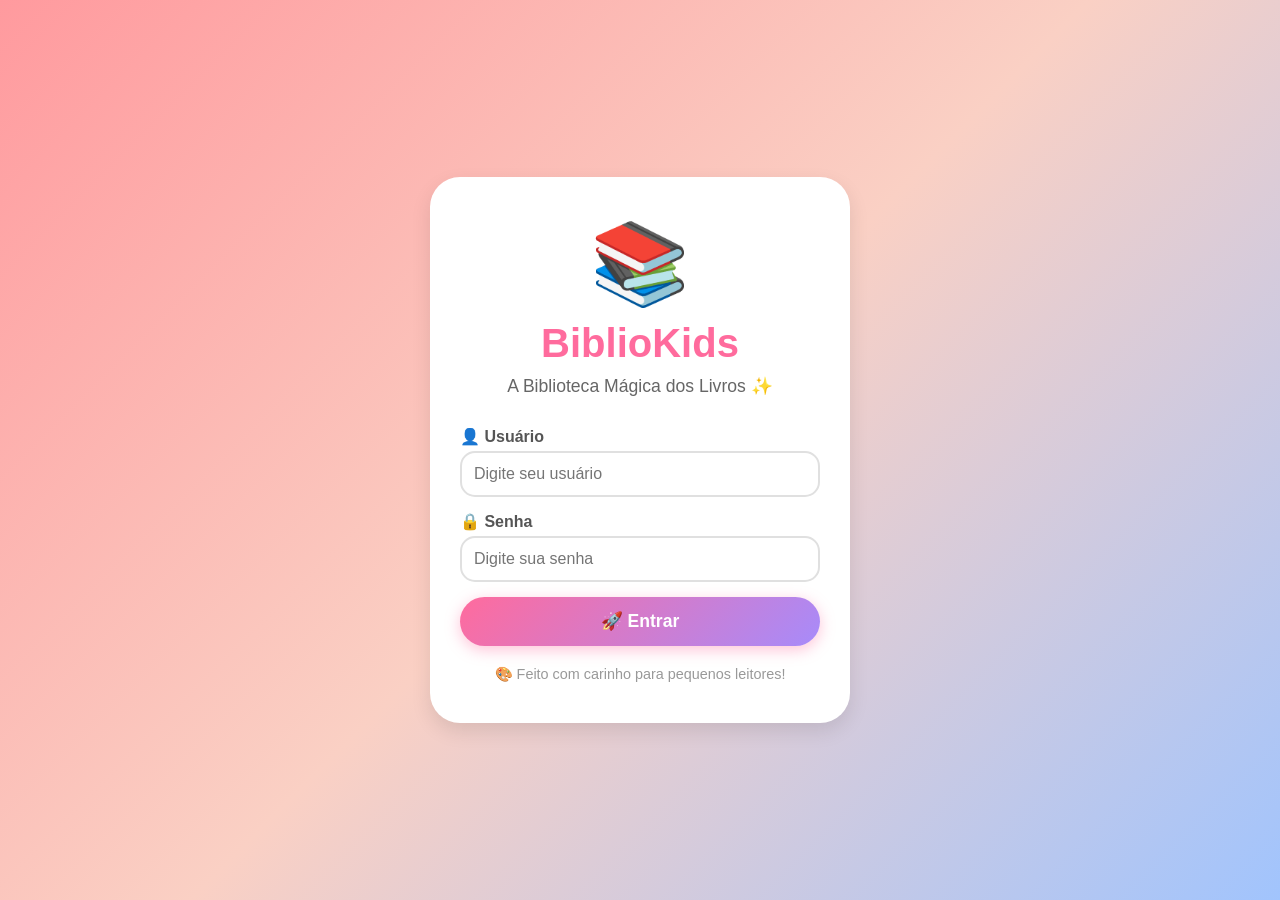
==== index.html @ 26e26a1b "Segundo commit: Biblioteca kids" ====
<!DOCTYPE html>
<html lang="pt-BR">
<head>
<meta charset="UTF-8">
<meta name="viewport" content="width=device-width, initial-scale=1.0">
<title>📚 BiblioKids - Login</title>
<link rel="stylesheet" href="css/style.css">
</head>
<body class="login-bg">
<div class="login-container">
    <div class="login-card">
        <div class="login-logo">📚</div>
        <h1>BiblioKids</h1>
        <p class="subtitle">A Biblioteca Mágica dos Livros ✨</p>
        
        <div id="erroLogin" class="alert alert-danger" style="display: none;"></div>
        
        <form onsubmit="fazerLogin(event)">
            <div class="form-group">
                <label>👤 Usuário</label>
                <input type="text" id="usuario" required autocomplete="off" placeholder="Digite seu usuário">
            </div>
            <div class="form-group">
                <label>🔒 Senha</label>
                <input type="password" id="senha" required placeholder="Digite sua senha">
            </div>
            <button type="submit" class="btn btn-primary btn-block">🚀 Entrar</button>
        </form>
        
        <div class="login-footer">
            <p>🎨 Feito com carinho para pequenos leitores!</p>
        </div>
    </div>
</div>
<script src="js/auth.js"></script>
</body>
</html>
---- css/style.css ----
/* ==========================================================================
   BIBLIOKIDS - FOLHA DE ESTILOS PRINCIPAL (CSS3 + COMPATIBILIDADE BOOTSTRAP 5)
   ========================================================================== */

* {
    margin: 0;
    padding: 0;
    box-sizing: border-box;
    font-family: 'Comic Sans MS', 'Segoe UI', Tahoma, sans-serif;
}

:root {
    --rosa: #ff6b9d;
    --azul: #4ecdc4;
    --amarelo: #ffe66d;
    --roxo: #a78bfa;
    --verde: #51cf66;
    --laranja: #ff922b;
    --vermelho: #ff6b6b;
    --sombra: 0 8px 20px rgba(0, 0, 0, 0.1);
}

body {
    background: linear-gradient(135deg, #ffeef8 0%, #e0f7ff 50%, #fff9e0 100%);
    min-height: 100vh;
    color: #333;
}

/* ==========================================================================
   TELA DE LOGIN
   ========================================================================== */
.login-bg {
    background: linear-gradient(135deg, #ff9a9e 0%, #fad0c4 50%, #a1c4fd 100%);
    display: flex;
    align-items: center;
    justify-content: center;
    min-height: 100vh;
    padding: 20px;
}

.login-container {
    width: 100%;
    max-width: 420px;
}

.login-card {
    background: white;
    padding: 40px 30px;
    border-radius: 30px;
    box-shadow: var(--sombra);
    text-align: center;
    animation: slideUp 0.6s ease;
}

@keyframes slideUp {
    from { opacity: 0; transform: translateY(30px); }
    to { opacity: 1; transform: translateY(0); }
}

.login-logo {
    font-size: 5rem;
    animation: bounce 2s infinite;
}

@keyframes bounce {
    0%, 100% { transform: translateY(0); }
    50% { transform: translateY(-15px); }
}

.login-card h1 {
    color: var(--rosa);
    font-size: 2.5rem;
    margin: 10px 0;
    font-weight: bold;
}

.subtitle {
    color: #666;
    margin-bottom: 30px;
    font-size: 1.1rem;
}

.login-footer {
    margin-top: 20px;
    color: #999;
    font-size: 0.9rem;
}

/* ==========================================================================
   BARRA DE NAVEGAÇÃO (NAVBAR)
   ========================================================================== */
.navbar {
    background: linear-gradient(90deg, var(--rosa), var(--roxo));
    padding: 15px 25px;
    display: flex;
    align-items: center;
    justify-content: space-between;
    box-shadow: var(--sombra);
    position: sticky;
    top: 0;
    z-index: 100;
    flex-wrap: wrap;
}

.nav-brand {
    display: flex;
    align-items: center;
    gap: 10px;
    color: white;
    font-size: 1.5rem;
    font-weight: bold;
}

.logo {
    font-size: 2rem;
    animation: bounce 2s infinite;
}

.menu-toggle {
    display: none;
    background: white;
    border: none;
    padding: 6px 14px;
    border-radius: 10px;
    font-size: 1.5rem;
    cursor: pointer;
    color: var(--rosa);
}

.nav-menu {
    display: flex;
    gap: 10px;
    flex-wrap: wrap;
}

.nav-link {
    color: white !important;
    text-decoration: none;
    padding: 8px 15px;
    border-radius: 20px;
    transition: all 0.3s;
    font-weight: bold;
}

.nav-link:hover {
    background: rgba(255, 255, 255, 0.25);
    transform: scale(1.05);
}

.nav-logout {
    background: rgba(255, 255, 255, 0.2);
}

/* ==========================================================================
   CONTAINER E CABEÇALHO DE PÁGINA
   ========================================================================== */
.container {
    max-width: 1200px;
    margin: 30px auto;
    padding: 0 20px;
}

.header-page {
    display: flex;
    justify-content: space-between;
    align-items: center;
    margin-bottom: 25px;
    flex-wrap: wrap;
    gap: 15px;
}

.header-page h1 {
    color: var(--rosa);
    font-size: 2rem;
    font-weight: bold;
    margin: 0;
}

/* ==========================================================================
   CARDS DO DASHBOARD
   ========================================================================== */
.cards-grid {
    display: grid;
    grid-template-columns: repeat(auto-fit, minmax(200px, 1fr));
    gap: 20px;
    margin-bottom: 30px;
}

.card {
    background: white;
    padding: 25px;
    border-radius: 20px;
    box-shadow: var(--sombra);
    display: flex;
    flex-direction: row;
    align-items: center;
    gap: 15px;
    transition: transform 0.3s;
    border: none;
    border-left: 6px solid;
}

.card:hover { transform: translateY(-5px); }
.card-pink { border-left-color: var(--rosa); }
.card-green { border-left-color: var(--verde); }
.card-blue { border-left-color: var(--azul); }
.card-yellow { border-left-color: var(--amarelo); }
.card-purple { border-left-color: var(--roxo); }

.card-icon { font-size: 3rem; }
.card-info h3 { font-size: 0.95rem; color: #666; margin-bottom: 5px; font-weight: bold; }
.card-number { font-size: 2rem; font-weight: bold; color: #333; margin: 0; }

/* ==========================================================================
   GRELHA E CARTÕES DE LIVROS
   ========================================================================== */
.livros-grid {
    display: grid;
    grid-template-columns: repeat(auto-fill, minmax(220px, 1fr));
    gap: 20px;
}

.livro-card {
    border-radius: 20px;
    padding: 20px;
    color: white;
    box-shadow: var(--sombra);
    transition: all 0.3s;
    position: relative;
    min-height: 230px;
    display: flex;
    flex-direction: column;
}

.livro-card:hover {
    transform: translateY(-8px) rotate(-1deg);
    box-shadow: 0 15px 30px rgba(0, 0, 0, 0.2);
}

.livro-emoji {
    font-size: 3.5rem;
    text-align: center;
    margin-bottom: 10px;
    filter: drop-shadow(2px 2px 4px rgba(0, 0, 0, 0.3));
}

.livro-info {
    flex: 1;
    text-align: center;
}

.livro-info h4 {
    font-size: 1.05rem;
    font-weight: bold;
    margin-bottom: 5px;
    text-shadow: 1px 1px 2px rgba(0, 0, 0, 0.3);
}

.livro-autor, .livro-editora {
    font-size: 0.85rem;
    opacity: 0.95;
    margin-bottom: 3px;
}

.livro-actions {
    display: flex;
    justify-content: center;
    gap: 10px;
    margin-top: 12px;
}

/* ==========================================================================
   ETIQUETAS (BADGES) E BOTÕES
   ========================================================================== */
.badge {
    display: inline-block;
    padding: 5px 12px;
    border-radius: 15px;
    font-size: 0.8rem;
    font-weight: bold;
    margin-top: 8px;
}

.badge-green { background: var(--verde); color: white; }
.badge-red { background: var(--vermelho); color: white; }
.badge-blue { background: var(--azul); color: white; }
.badge-gold { background: #ffd700; color: #333; }

.btn {
    padding: 10px 20px;
    border: none;
    border-radius: 25px;
    cursor: pointer;
    font-weight: bold;
    font-size: 1rem;
    transition: all 0.3s;
    text-decoration: none;
    display: inline-block;
}

.btn-primary {
    background: linear-gradient(135deg, var(--rosa), var(--roxo)) !important;
    border: none !important;
    color: white !important;
    box-shadow: 0 4px 15px rgba(255, 107, 157, 0.4);
}

.btn-primary:hover {
    transform: translateY(-2px);
    box-shadow: 0 6px 20px rgba(255, 107, 157, 0.5);
}

.btn-outline {
    background: white;
    color: var(--rosa);
    border: 2px solid var(--rosa);
}

.btn-outline:hover {
    background: var(--rosa);
    color: white;
}

.btn-block {
    width: 100%;
    padding: 14px;
    font-size: 1.1rem;
}

.btn-icon {
    background: white;
    border: none;
    padding: 6px 10px;
    border-radius: 10px;
    cursor: pointer;
    font-size: 1.15rem;
    text-decoration: none;
    transition: all 0.3s;
    box-shadow: 0 2px 5px rgba(0, 0, 0, 0.1);
}

.btn-icon:hover {
    transform: scale(1.15);
    background: #f8f9fa;
}

/* ==========================================================================
   FORMULÁRIOS E CARTÕES DE FORMULÁRIO
   ========================================================================== */
.form-group {
    margin-bottom: 15px;
    text-align: left;
}

.form-group label {
    display: block;
    margin-bottom: 5px;
    font-weight: bold;
    color: #555;
}

.form-group input, .form-group select, .form-group textarea {
    width: 100%;
    padding: 12px;
    border: 2px solid #e0e0e0;
    border-radius: 15px;
    font-size: 1rem;
    transition: border-color 0.3s;
}

.form-group input:focus, .form-group select:focus {
    outline: none;
    border-color: var(--rosa);
}

.form-row {
    display: grid;
    grid-template-columns: 1fr 1fr;
    gap: 15px;
}

.form-card {
    background: white;
    padding: 30px;
    border-radius: 20px;
    box-shadow: var(--sombra);
    max-width: 500px;
    margin: 0 auto;
}

/* ==========================================================================
   TABELAS E FILTROS
   ========================================================================== */
.table-container {
    background: white;
    border-radius: 20px;
    box-shadow: var(--sombra);
    overflow-x: auto;
}

.table {
    width: 100%;
    border-collapse: collapse;
    margin-bottom: 0;
}

.table th {
    background: linear-gradient(135deg, var(--rosa), var(--roxo));
    color: white;
    padding: 15px;
    text-align: left;
    font-weight: bold;
    border: none;
}

.table td {
    padding: 15px;
    border-bottom: 1px solid #f0f0f0;
    vertical-align: middle;
}

.table tr:hover { background: #fff9f5; }
.row-danger { background: #fff0f0 !important; }

.filtros {
    display: flex;
    gap: 10px;
    margin-bottom: 25px;
    flex-wrap: wrap;
}

/* ==========================================================================
   MODAIS PERSONALIZADOS
   ========================================================================== */
.modal {
    display: none;
    position: fixed;
    top: 0; left: 0;
    width: 100%; height: 100%;
    background: rgba(0, 0, 0, 0.5);
    z-index: 1050;
    justify-content: center;
    align-items: center;
    padding: 20px;
}

.modal.ativo { display: flex; }

.modal-content {
    background: white;
    padding: 30px;
    border-radius: 25px;
    max-width: 500px;
    width: 100%;
    max-height: 90vh;
    overflow-y: auto;
    position: relative;
    animation: slideUp 0.3s;
    border: none;
}

.modal-content h2 {
    color: var(--rosa);
    margin-bottom: 20px;
    font-weight: bold;
}

.close {
    position: absolute;
    top: 15px; right: 20px;
    font-size: 2rem;
    cursor: pointer;
    color: #999;
    line-height: 1;
}

.close:hover { color: var(--vermelho); }

/* ==========================================================================
   ALERTAS E SECÇÕES
   ========================================================================== */
.alert {
    padding: 15px 20px;
    border-radius: 15px;
    margin-bottom: 20px;
    font-weight: bold;
    border: none;
}

.alert-success { background: #d4edda; color: #155724; border-left: 5px solid var(--verde); }
.alert-danger { background: #f8d7da; color: #721c24; border-left: 5px solid var(--vermelho); }
.alert-info { background: #d1ecf1; color: #0c5460; border-left: 5px solid var(--azul); }

.section {
    background: white;
    padding: 25px;
    border-radius: 20px;
    box-shadow: var(--sombra);
}

.section h2 {
    color: var(--rosa);
    margin-bottom: 20px;
    font-weight: bold;
}

/* ==========================================================================
   MEDIA QUERIES (RESPONSIVIDADE MOBILE E TABLET)
   ========================================================================== */
@media (max-width: 768px) {
    .menu-toggle { display: block; }
    
    .nav-menu {
        display: none;
        width: 100%;
        flex-direction: column;
        margin-top: 15px;
    }
    
    .nav-menu.ativo { display: flex; }
    .nav-link { text-align: center; padding: 12px; }
    .header-page h1 { font-size: 1.5rem; }
    
    .cards-grid { grid-template-columns: repeat(auto-fit, minmax(150px, 1fr)); }
    .card { padding: 15px; }
    .card-icon { font-size: 2rem; }
    .card-number { font-size: 1.5rem; }
    
    .livros-grid { grid-template-columns: repeat(auto-fill, minmax(160px, 1fr)); }
    .livro-card { min-height: 190px; padding: 15px; }
    .livro-emoji { font-size: 2.5rem; }
    
    .form-row { grid-template-columns: 1fr; }
    .table th, .table td { padding: 10px; font-size: 0.9rem; }
}

@media (max-width: 480px) {
    .login-card { padding: 25px 20px; }
    .login-logo { font-size: 3.5rem; }
    .login-card h1 { font-size: 2rem; }
    .container { padding: 0 12px; }
}
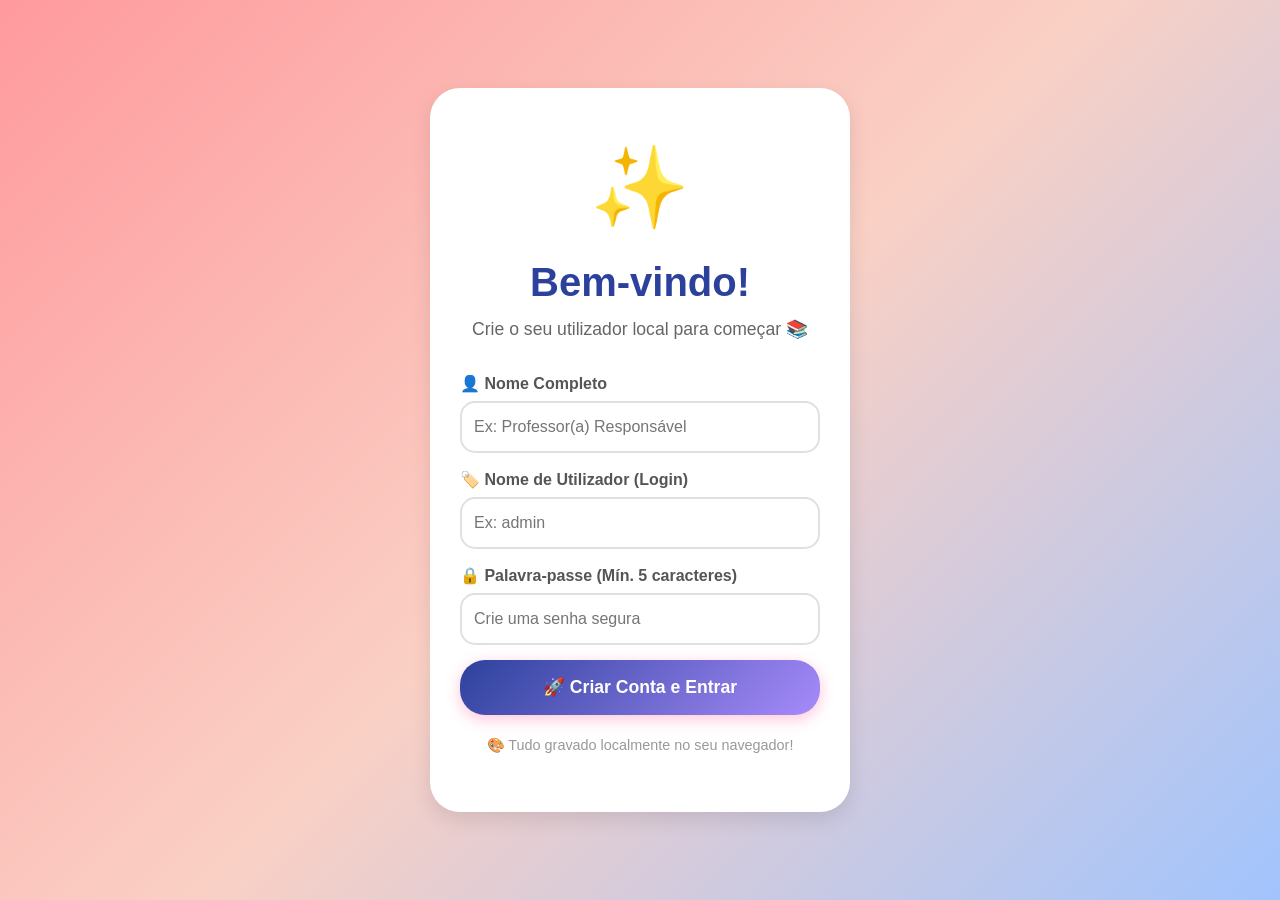
==== commit 2bed4bde: "Adiciona função para registrar o primeiro administrador." ====
--- a/index.html
+++ b/index.html
@@ -1,10 +1,14 @@
 <!DOCTYPE html>
 <html lang="pt-BR">
 <head>
-<meta charset="UTF-8">
-<meta name="viewport" content="width=device-width, initial-scale=1.0">
-<title>📚 BiblioKids - Login</title>
-<link rel="stylesheet" href="css/style.css">
+    <meta charset="UTF-8">
+    <meta name="viewport" content="width=device-width, initial-scale=1.0">
+    <title>📚 BiblioKids - Login</title>
+    <!-- Manifesto PWA -->
+    <link rel="manifest" href="manifest.json">
+    <meta name="theme-color" content="#ff6b9d">
+    <!-- Folha de estilos -->
+    <link rel="stylesheet" href="css/style.css">
 </head>
 <body class="login-bg">
 <div class="login-container">
@@ -17,11 +21,11 @@
         
         <form onsubmit="fazerLogin(event)">
             <div class="form-group">
-                <label>👤 Usuário</label>
-                <input type="text" id="usuario" required autocomplete="off" placeholder="Digite seu usuário">
+                <label>👤 Utilizador</label>
+                <input type="text" id="usuario" required autocomplete="off" placeholder="Digite seu utilizador">
             </div>
             <div class="form-group">
-                <label>🔒 Senha</label>
+                <label>🔒 Palavra-passe</label>
                 <input type="password" id="senha" required placeholder="Digite sua senha">
             </div>
             <button type="submit" class="btn btn-primary btn-block">🚀 Entrar</button>
@@ -33,5 +37,9 @@
     </div>
 </div>
 <script src="js/auth.js"></script>
+<script>
+    // Verifica automaticamente se é o primeiro acesso (redireciona para registo caso não haja utilizadores)
+    verificarPrimeiroAcesso();
+</script>
 </body>
 </html>
--- a/css/style.css
+++ b/css/style.css
@@ -10,7 +10,7 @@
 }
 
 :root {
-    --rosa: #ff6b9d;
+    --rosa: #2c419c;
     --azul: #4ecdc4;
     --amarelo: #ffe66d;
     --roxo: #a78bfa;
